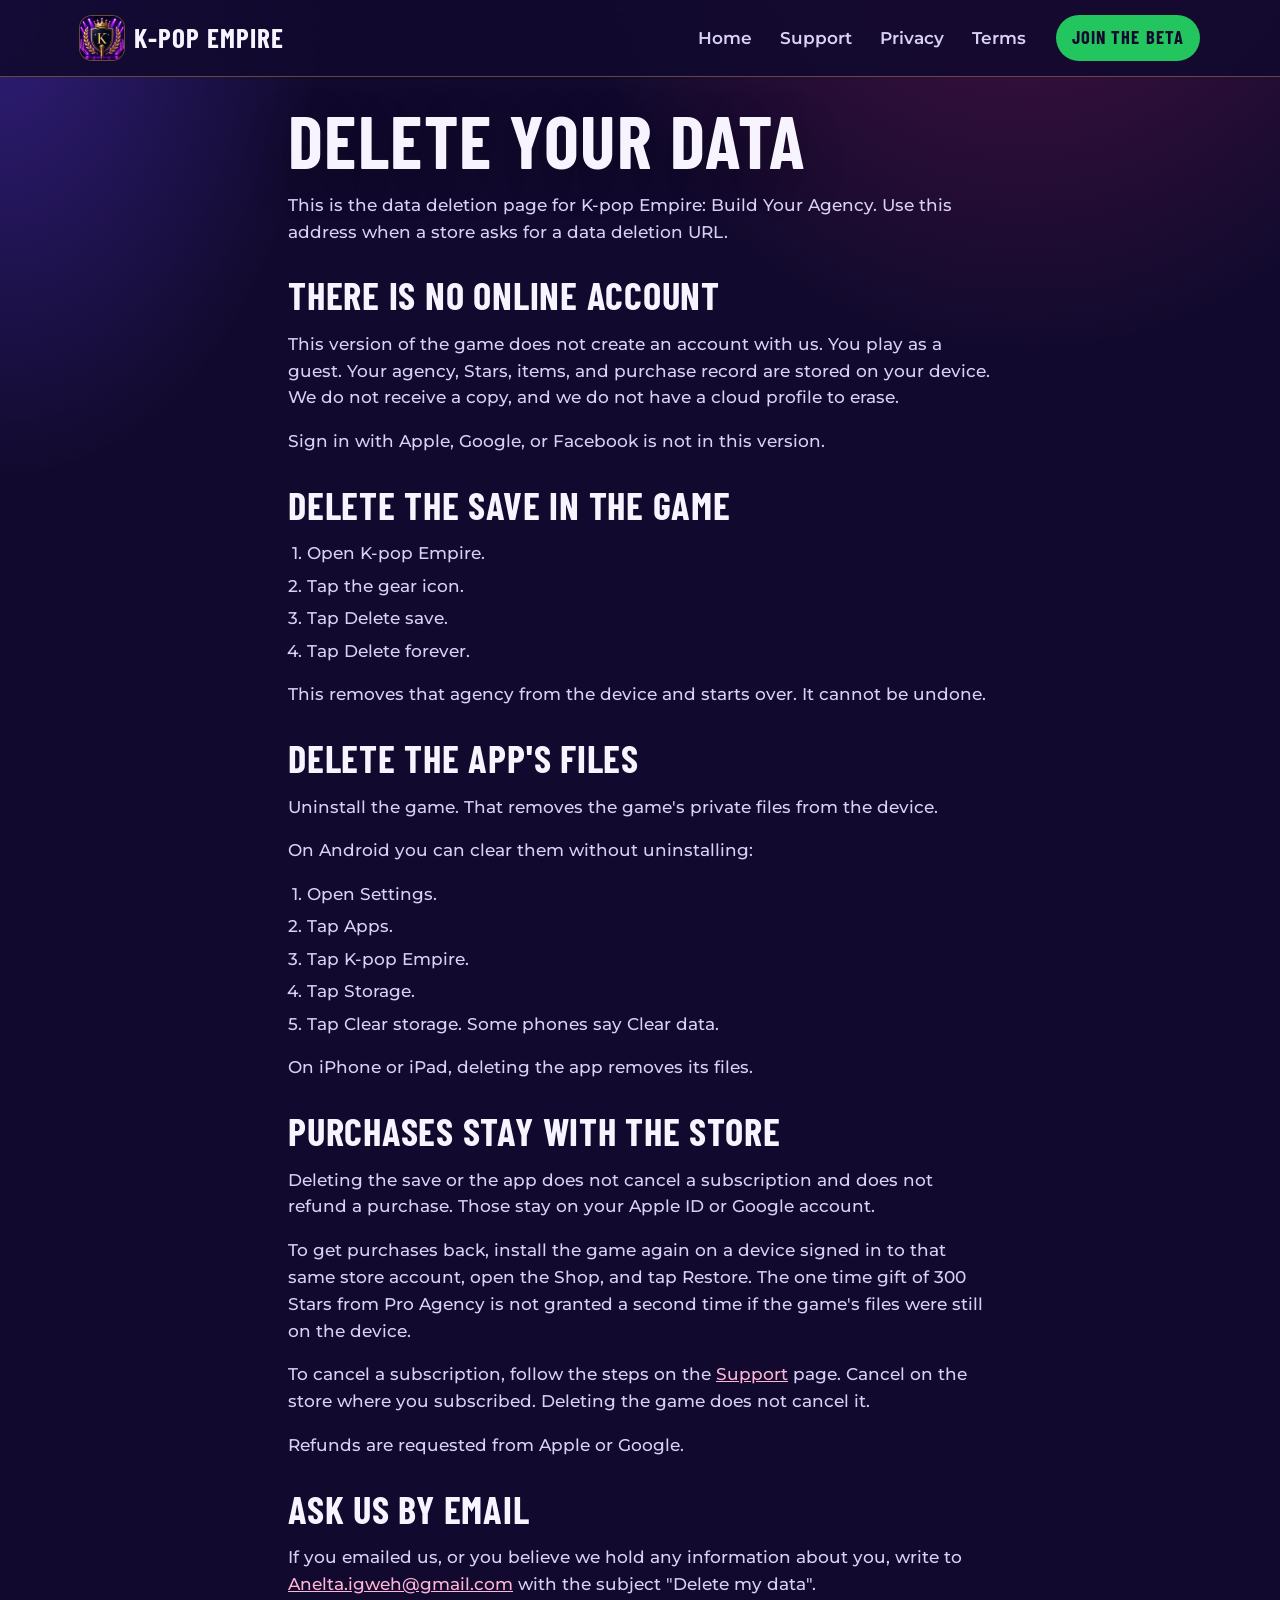
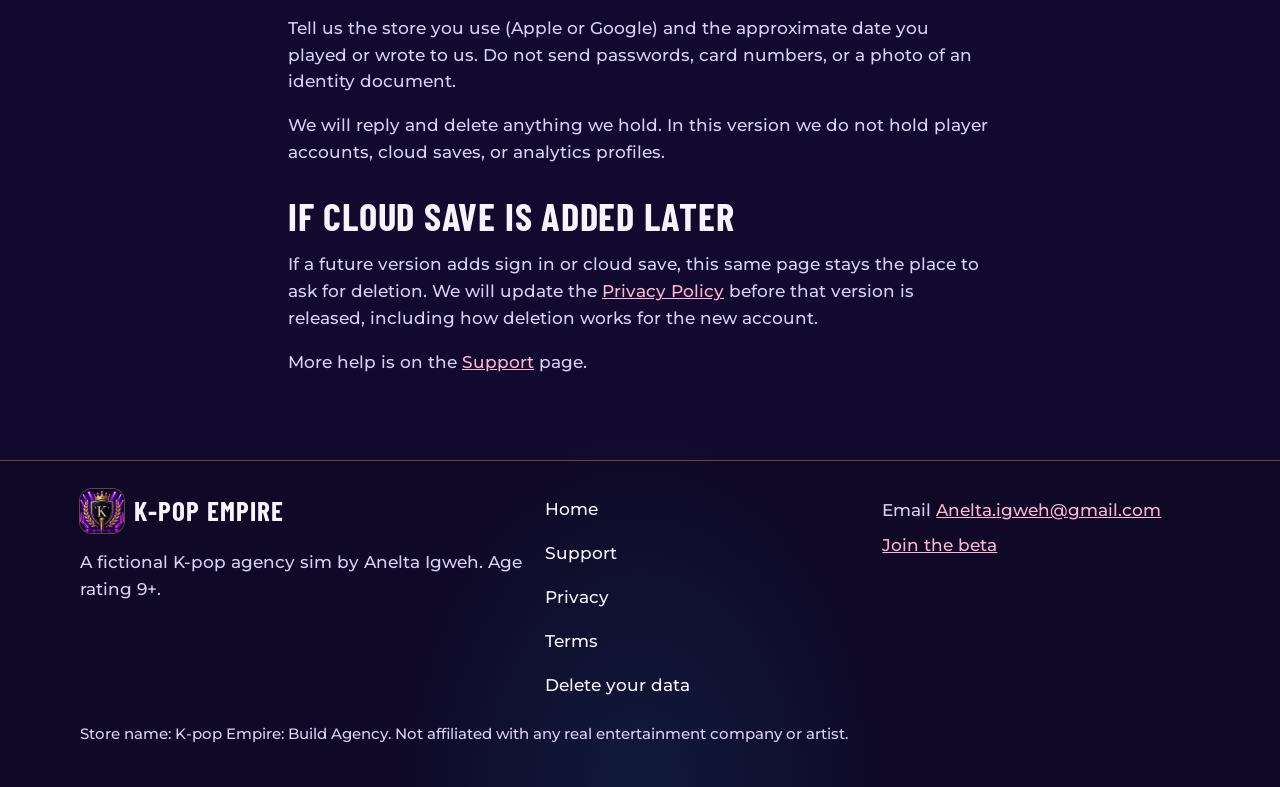
==== delete-account/index.html @ 9d95415c "Add K-pop Empire marketing website Static home, privacy, support, terms, and account deletion pages " ====
<!DOCTYPE html>
<html lang="en">
<head>
  <meta charset="utf-8">
  <meta name="viewport" content="width=device-width, initial-scale=1">
  <title>Delete your data: K-pop Empire</title>
  <meta name="description" content="How to delete your K-pop Empire save, and how to ask us to delete any data we hold.">
  <link rel="canonical" href="https://kpopempire.net/delete-account/">
  <meta name="theme-color" content="#120A2E">
  <meta property="og:type" content="article">
  <meta property="og:site_name" content="K-pop Empire">
  <meta property="og:title" content="Delete your data: K-pop Empire">
  <meta property="og:description" content="How to delete your K-pop Empire save, and how to ask us to delete any data we hold.">
  <meta property="og:url" content="https://kpopempire.net/delete-account/">
  <meta property="og:image" content="https://kpopempire.net/assets/og.jpg">
  <meta name="twitter:card" content="summary_large_image">
  <meta name="twitter:title" content="Delete your data: K-pop Empire">
  <meta name="twitter:description" content="How to delete your K-pop Empire save, and how to ask us to delete any data we hold.">
  <meta name="twitter:image" content="https://kpopempire.net/assets/og.jpg">
  <link rel="icon" href="/favicon.ico" sizes="any">
  <link rel="icon" type="image/png" href="/favicon-32.png" sizes="32x32">
  <link rel="icon" type="image/png" href="/favicon-192.png" sizes="192x192">
  <link rel="apple-touch-icon" href="/apple-touch-icon.png">
  <link rel="stylesheet" href="/css/site.css">
</head>
<body>
  <a class="skip" href="#content">Skip to content</a>
  <header class="site-header">
    <div class="wrap header-bar">
      <a class="brand" href="/">
        <img src="/assets/icon-128.png" alt="" width="128" height="128">
        <span>K-pop Empire</span>
      </a>
      <nav class="nav" aria-label="Primary">
        <a href="/">Home</a>
        <a href="/support/">Support</a>
        <a href="/privacy/">Privacy</a>
        <a href="/terms/">Terms</a>
      </nav>
      <a class="header-cta" href="/#play">Join the beta</a>
    </div>
  </header>
  <main id="content" class="page">
    <article class="wrap prose">
      <h1>Delete your data</h1>
      <p>This is the data deletion page for K-pop Empire: Build Your Agency. Use this address when a store asks for a data deletion URL.</p>

      <h2>There is no online account</h2>
      <p>This version of the game does not create an account with us. You play as a guest. Your agency, Stars, items, and purchase record are stored on your device. We do not receive a copy, and we do not have a cloud profile to erase.</p>
      <p>Sign in with Apple, Google, or Facebook is not in this version.</p>

      <h2>Delete the save in the game</h2>
      <ol>
        <li>Open K-pop Empire.</li>
        <li>Tap the gear icon.</li>
        <li>Tap Delete save.</li>
        <li>Tap Delete forever.</li>
      </ol>
      <p>This removes that agency from the device and starts over. It cannot be undone.</p>

      <h2>Delete the app's files</h2>
      <p>Uninstall the game. That removes the game's private files from the device.</p>
      <p>On Android you can clear them without uninstalling:</p>
      <ol>
        <li>Open Settings.</li>
        <li>Tap Apps.</li>
        <li>Tap K-pop Empire.</li>
        <li>Tap Storage.</li>
        <li>Tap Clear storage. Some phones say Clear data.</li>
      </ol>
      <p>On iPhone or iPad, deleting the app removes its files.</p>

      <h2>Purchases stay with the store</h2>
      <p>Deleting the save or the app does not cancel a subscription and does not refund a purchase. Those stay on your Apple ID or Google account.</p>
      <p>To get purchases back, install the game again on a device signed in to that same store account, open the Shop, and tap Restore. The one time gift of 300 Stars from Pro Agency is not granted a second time if the game's files were still on the device.</p>
      <p>To cancel a subscription, follow the steps on the <a href="/support/#cancel">Support</a> page. Cancel on the store where you subscribed. Deleting the game does not cancel it.</p>
      <p>Refunds are requested from Apple or Google.</p>

      <h2>Ask us by email</h2>
      <p>If you emailed us, or you believe we hold any information about you, write to <a href="mailto:Anelta.igweh@gmail.com?subject=Delete%20my%20data">Anelta.igweh@gmail.com</a> with the subject "Delete my data".</p>
      <p>Tell us the store you use (Apple or Google) and the approximate date you played or wrote to us. Do not send passwords, card numbers, or a photo of an identity document.</p>
      <p>We will reply and delete anything we hold. In this version we do not hold player accounts, cloud saves, or analytics profiles.</p>

      <h2>If cloud save is added later</h2>
      <p>If a future version adds sign in or cloud save, this same page stays the place to ask for deletion. We will update the <a href="/privacy/">Privacy Policy</a> before that version is released, including how deletion works for the new account.</p>

      <p>More help is on the <a href="/support/#delete-data">Support</a> page.</p>
    </article>
  </main>
  <footer class="site-footer">
    <div class="wrap footer-grid">
      <div>
        <a class="brand" href="/">
          <img src="/assets/icon-128.png" alt="" width="128" height="128">
          <span>K-pop Empire</span>
        </a>
        <p>A fictional K-pop agency sim by Anelta Igweh. Age rating 9+.</p>
      </div>
      <nav class="footer-nav" aria-label="Footer">
        <a href="/">Home</a>
        <a href="/support/">Support</a>
        <a href="/privacy/">Privacy</a>
        <a href="/terms/">Terms</a>
        <a href="/delete-account/">Delete your data</a>
      </nav>
      <div>
        <p>Email <a href="mailto:Anelta.igweh@gmail.com">Anelta.igweh@gmail.com</a></p>
        <p><a href="/#play">Join the beta</a></p>
      </div>
    </div>
    <div class="wrap">
      <p class="legal-line">Store name: K-pop Empire: Build Agency. Not affiliated with any real entertainment company or artist.</p>
    </div>
  </footer>
  <script src="/links.js"></script>
</body>
</html>
---- css/site.css ----
@font-face {
  font-family: "Barlow Condensed";
  src: url("/assets/fonts/BarlowCondensed-Bold.woff2") format("woff2");
  font-weight: 700;
  font-style: normal;
  font-display: swap;
}

@font-face {
  font-family: "Montserrat";
  src: url("/assets/fonts/Montserrat-Medium.woff2") format("woff2");
  font-weight: 500;
  font-style: normal;
  font-display: swap;
}

@font-face {
  font-family: "Montserrat";
  src: url("/assets/fonts/Montserrat-SemiBold.woff2") format("woff2");
  font-weight: 600;
  font-style: normal;
  font-display: swap;
}

:root {
  --bg: #120a2e;
  --bg-2: #1a1040;
  --panel: #1e1546;
  --panel-2: #271a58;
  --header: #4a2bc2;
  --pink: #ff2e88;
  --pink-soft: #ffb4d8;
  --purple: #5536d6;
  --teal: #7fd4ff;
  --green: #22c55e;
  --gold: #f5c542;
  --text: #f7f4ff;
  --muted: #d9d0f5;
  --line: rgba(245, 197, 66, 0.35);
  --ink: #120a2e;
  --head: "Barlow Condensed", "Arial Narrow", Impact, sans-serif;
  --body: "Montserrat", "Segoe UI", sans-serif;
  --wrap: 1120px;
  --radius: 18px;
  --shadow: 0 24px 60px rgba(0, 0, 0, 0.35);
}

*,
*::before,
*::after { box-sizing: border-box; }

html { scroll-behavior: smooth; }

body {
  margin: 0;
  min-height: 100vh;
  color: var(--text);
  font-family: var(--body);
  font-weight: 500;
  font-size: 1.05rem;
  line-height: 1.6;
  background:
    radial-gradient(ellipse 70% 45% at 80% -10%, rgba(255, 46, 136, 0.28), transparent 55%),
    radial-gradient(ellipse 50% 40% at 0% 0%, rgba(85, 54, 214, 0.45), transparent 50%),
    radial-gradient(ellipse 40% 30% at 50% 100%, rgba(31, 143, 209, 0.16), transparent 50%),
    var(--bg);
}

img { max-width: 100%; height: auto; display: block; }

a { color: var(--pink-soft); }

a:hover { color: #fff; }

:focus-visible {
  outline: 3px solid var(--gold);
  outline-offset: 3px;
}

::selection { background: var(--gold); color: var(--ink); }

.skip {
  position: absolute;
  left: 12px;
  top: -48px;
  z-index: 20;
  background: var(--gold);
  color: var(--ink);
  padding: 10px 14px;
  border-radius: 10px;
  font-weight: 600;
  text-decoration: none;
}

.skip:focus { top: 12px; }

.wrap {
  width: min(var(--wrap), calc(100% - 32px));
  margin-inline: auto;
}

.site-header {
  position: sticky;
  top: 0;
  z-index: 10;
  background: rgba(18, 10, 46, 0.88);
  backdrop-filter: blur(16px);
  border-bottom: 1px solid var(--line);
}

.header-bar {
  display: flex;
  flex-wrap: wrap;
  align-items: center;
  gap: 8px 18px;
  min-height: 76px;
  padding: 10px 0;
}

.brand {
  display: inline-flex;
  align-items: center;
  gap: 10px;
  color: var(--text);
  text-decoration: none;
  font-family: var(--head);
  font-size: 1.7rem;
  letter-spacing: 0.04em;
  text-transform: uppercase;
  margin-right: auto;
}

.brand img {
  width: 44px;
  height: 44px;
  border-radius: 12px;
  box-shadow: 0 0 0 1px var(--line);
}

.nav {
  display: flex;
  flex-wrap: wrap;
  gap: 4px;
}

.nav a {
  color: var(--muted);
  text-decoration: none;
  font-weight: 600;
  padding: 10px 12px;
  min-height: 44px;
  display: inline-flex;
  align-items: center;
  border-radius: 999px;
}

.nav a:hover,
.nav a[aria-current="page"] {
  color: #fff;
  background: rgba(255, 46, 136, 0.18);
}

.header-cta {
  display: inline-flex;
  align-items: center;
  min-height: 44px;
  padding: 8px 16px;
  border-radius: 999px;
  background: var(--green);
  color: var(--ink);
  text-decoration: none;
  font-family: var(--head);
  font-size: 1.15rem;
  letter-spacing: 0.06em;
  text-transform: uppercase;
}

.header-cta:hover { color: var(--ink); filter: brightness(1.05); }

.hero {
  display: grid;
  grid-template-columns: 1.05fr 0.95fr;
  gap: 36px;
  align-items: center;
  padding: 36px 0 20px;
}

.kicker {
  display: flex;
  flex-wrap: wrap;
  gap: 8px;
  margin: 0 0 12px;
}

.kicker span {
  display: inline-flex;
  align-items: center;
  min-height: 32px;
  padding: 4px 12px;
  border-radius: 999px;
  background: rgba(74, 43, 194, 0.45);
  border: 1px solid rgba(255, 255, 255, 0.12);
  color: var(--gold);
  font-family: var(--head);
  letter-spacing: 0.08em;
  text-transform: uppercase;
  font-size: 1.05rem;
}

h1, h2, h3, .tagline {
  font-family: var(--head);
  font-weight: 700;
  line-height: 0.95;
  letter-spacing: 0.02em;
  text-transform: uppercase;
  margin: 0;
}

h1 {
  font-size: clamp(3.4rem, 8vw, 6.4rem);
  text-shadow: 0 10px 40px rgba(0, 0, 0, 0.35);
}

.tagline {
  margin-top: 8px;
  color: var(--pink);
  font-size: clamp(1.8rem, 4vw, 2.8rem);
}

.motto {
  margin: 14px 0 0;
  color: var(--gold);
  font-weight: 600;
}

.lede {
  margin: 16px 0 0;
  max-width: 38rem;
  color: var(--muted);
  font-size: 1.08rem;
}

.store-row {
  display: flex;
  flex-wrap: wrap;
  gap: 12px;
  margin-top: 22px;
}

.store {
  display: flex;
  flex-direction: column;
  justify-content: center;
  min-width: min(100%, 230px);
  min-height: 64px;
  padding: 10px 18px;
  border-radius: 16px;
  text-decoration: none;
  box-shadow: var(--shadow);
}

.store span:first-child {
  font-size: 0.82rem;
  letter-spacing: 0.04em;
  text-transform: uppercase;
  font-family: var(--head);
  font-size: 1rem;
}

.store span:last-child {
  font-family: var(--head);
  font-size: 1.55rem;
  letter-spacing: 0.04em;
  text-transform: uppercase;
  line-height: 1;
}

.store-ios { background: var(--green); color: var(--ink); }
.store-ios:hover { color: var(--ink); filter: brightness(1.06); }
.store-android {
  background: transparent;
  color: var(--text);
  border: 2px solid var(--gold);
}
.store-android:hover { color: var(--gold); }

.fine {
  margin: 14px 0 0;
  color: var(--muted);
  font-size: 0.95rem;
  max-width: 38rem;
}

.poster {
  margin: 0;
  position: relative;
  border-radius: 28px;
  overflow: hidden;
  aspect-ratio: 1600 / 781;
  box-shadow: var(--shadow), 0 0 0 1px var(--line);
  background: #090616;
}

.poster img {
  width: 100%;
  height: 100%;
  object-fit: cover;
  object-position: center;
}

[id] { scroll-margin-top: 96px; }

.poster::after {
  content: "";
  position: absolute;
  inset: 0;
  pointer-events: none;
  background: linear-gradient(180deg, transparent 60%, rgba(18, 10, 46, 0.35));
}

section { padding: 28px 0; }

.section-head {
  display: flex;
  flex-wrap: wrap;
  justify-content: space-between;
  gap: 8px 20px;
  align-items: end;
  margin-bottom: 16px;
}

.section-head h2,
.prose h2,
.page-title {
  font-size: clamp(2.2rem, 5vw, 3.4rem);
}

.section-head p { margin: 0; color: var(--muted); max-width: 36rem; }

.shots {
  display: grid;
  grid-auto-flow: column;
  grid-auto-columns: min(760px, 88%);
  gap: 16px;
  overflow-x: auto;
  scroll-snap-type: x mandatory;
  padding-bottom: 10px;
  scrollbar-color: var(--pink) transparent;
}

.shots figure {
  margin: 0;
  scroll-snap-align: start;
  background: var(--panel);
  border-radius: 20px;
  overflow: hidden;
  box-shadow: var(--shadow);
  border: 1px solid rgba(255, 255, 255, 0.06);
}

.shots img { width: 100%; aspect-ratio: 1400 / 788; object-fit: cover; }

.shots figcaption {
  padding: 12px 14px 14px;
  color: var(--muted);
  font-size: 0.95rem;
}

.grid {
  display: grid;
  grid-template-columns: repeat(3, 1fr);
  gap: 14px;
}

.card {
  background: linear-gradient(180deg, rgba(74, 43, 194, 0.35), rgba(30, 21, 70, 0.2)), var(--panel);
  border: 1px solid rgba(255, 255, 255, 0.08);
  border-radius: var(--radius);
  padding: 18px 18px 16px;
  box-shadow: 0 10px 30px rgba(0, 0, 0, 0.18);
}

.card h3 {
  font-size: 1.7rem;
  margin: 6px 0 8px;
}

.card p { margin: 0; color: var(--muted); }

.num {
  margin: 0;
  color: var(--gold);
  font-family: var(--head);
  letter-spacing: 0.08em;
  font-size: 1.3rem;
}

.pro-panel {
  display: grid;
  grid-template-columns: 1.1fr 0.9fr;
  gap: 22px;
  align-items: center;
  padding: 22px;
  border-radius: 28px;
  background:
    radial-gradient(ellipse at 100% 0%, rgba(245, 197, 66, 0.18), transparent 45%),
    var(--panel);
  border: 1px solid var(--gold);
  box-shadow: var(--shadow);
}

.price {
  display: inline-block;
  margin: 10px 0 0;
  padding: 4px 12px;
  border-radius: 999px;
  background: var(--gold);
  color: var(--ink);
  font-family: var(--head);
  letter-spacing: 0.06em;
  text-transform: uppercase;
  font-size: 1.35rem;
}

.pro-panel ul,
.plain-list { margin: 14px 0 0; padding: 0; list-style: none; }

.pro-panel li,
.plain-list li {
  position: relative;
  padding: 8px 0 8px 28px;
  border-top: 1px solid rgba(255, 255, 255, 0.08);
}

.pro-panel li::before,
.plain-list li::before {
  content: "";
  position: absolute;
  left: 0;
  top: 16px;
  width: 10px;
  height: 10px;
  border-radius: 50%;
  background: var(--gold);
  box-shadow: 0 0 0 4px rgba(245, 197, 66, 0.18);
}

.memberships {
  display: grid;
  grid-template-columns: 1fr 1fr;
  gap: 14px;
}

.memberships article {
  background: var(--panel);
  border-radius: var(--radius);
  padding: 18px;
  border-top: 6px solid var(--header);
}

.memberships article:last-child { border-top-color: var(--pink); }

.memberships h3 { font-size: 2rem; margin-bottom: 6px; }

.memberships p { margin: 0; color: var(--muted); }

.page {
  padding: 28px 0 48px;
}

.prose { max-width: 44rem; }

.prose h1 { font-size: clamp(2.8rem, 7vw, 4.6rem); }

.prose h2 {
  margin-top: 2rem;
  font-size: clamp(1.8rem, 4vw, 2.4rem);
}

.prose p,
.prose li { color: var(--muted); }

.prose ul,
.prose ol { padding-left: 1.2rem; }

.prose li + li { margin-top: 0.35rem; }

.updated { color: var(--gold); font-weight: 600; }

.faq { display: grid; gap: 10px; margin-top: 14px; }

details.faq-item {
  background: var(--panel);
  border-radius: 16px;
  border: 1px solid rgba(255, 255, 255, 0.08);
  padding: 4px 16px 4px 18px;
}

details.faq-item summary {
  cursor: pointer;
  min-height: 56px;
  display: flex;
  align-items: flex-start;
  gap: 12px;
  padding: 16px 0;
  font-weight: 600;
  color: var(--text);
  list-style: none;
}

details.faq-item summary::-webkit-details-marker { display: none; }

details.faq-item summary::after {
  content: "";
  margin-left: auto;
  margin-top: 6px;
  flex: 0 0 auto;
  width: 8px;
  height: 8px;
  border-right: 2px solid var(--gold);
  border-bottom: 2px solid var(--gold);
  transform: rotate(45deg);
}

details.faq-item[open] summary::after { transform: rotate(225deg); margin-top: 6px; }

details.faq-item .answer { padding: 0 28px 14px 0; }

.contact-card {
  margin-top: 18px;
  padding: 18px;
  border-radius: 20px;
  background: var(--header);
  color: white;
}

.contact-card a { color: #fff; font-weight: 600; }

.contact-card p { margin: 6px 0; }

.site-footer {
  margin-top: 20px;
  padding: 28px 0 40px;
  border-top: 1px solid var(--line);
  background: rgba(0, 0, 0, 0.18);
}

.footer-grid {
  display: grid;
  grid-template-columns: 1.4fr 1fr 1fr;
  gap: 20px;
}

.footer-grid p { color: var(--muted); margin: 8px 0 0; }

.footer-nav {
  display: flex;
  flex-direction: column;
  align-items: flex-start;
  gap: 4px;
}

.footer-nav a {
  color: var(--text);
  text-decoration: none;
  min-height: 40px;
  display: inline-flex;
  align-items: center;
}

.footer-nav a:hover { color: var(--gold); }

.legal-line {
  margin: 18px 0 0;
  color: var(--muted);
  font-size: 0.92rem;
}

.missing {
  padding: 48px 0 72px;
}

.missing h1 { font-size: clamp(3rem, 8vw, 5.5rem); }

@media (max-width: 900px) {
  .hero,
  .pro-panel,
  .grid,
  .memberships,
  .footer-grid {
    grid-template-columns: 1fr;
  }

  .hero { padding-top: 18px; }

  .shots { grid-auto-columns: 88%; }
}

@media (max-width: 640px) {
  .header-cta { width: 100%; justify-content: center; }
  .store { flex: 1 1 100%; }
  .wrap { width: min(var(--wrap), calc(100% - 24px)); }
}

@media (prefers-reduced-motion: reduce) {
  html { scroll-behavior: auto; }
  * { transition: none !important; }
}
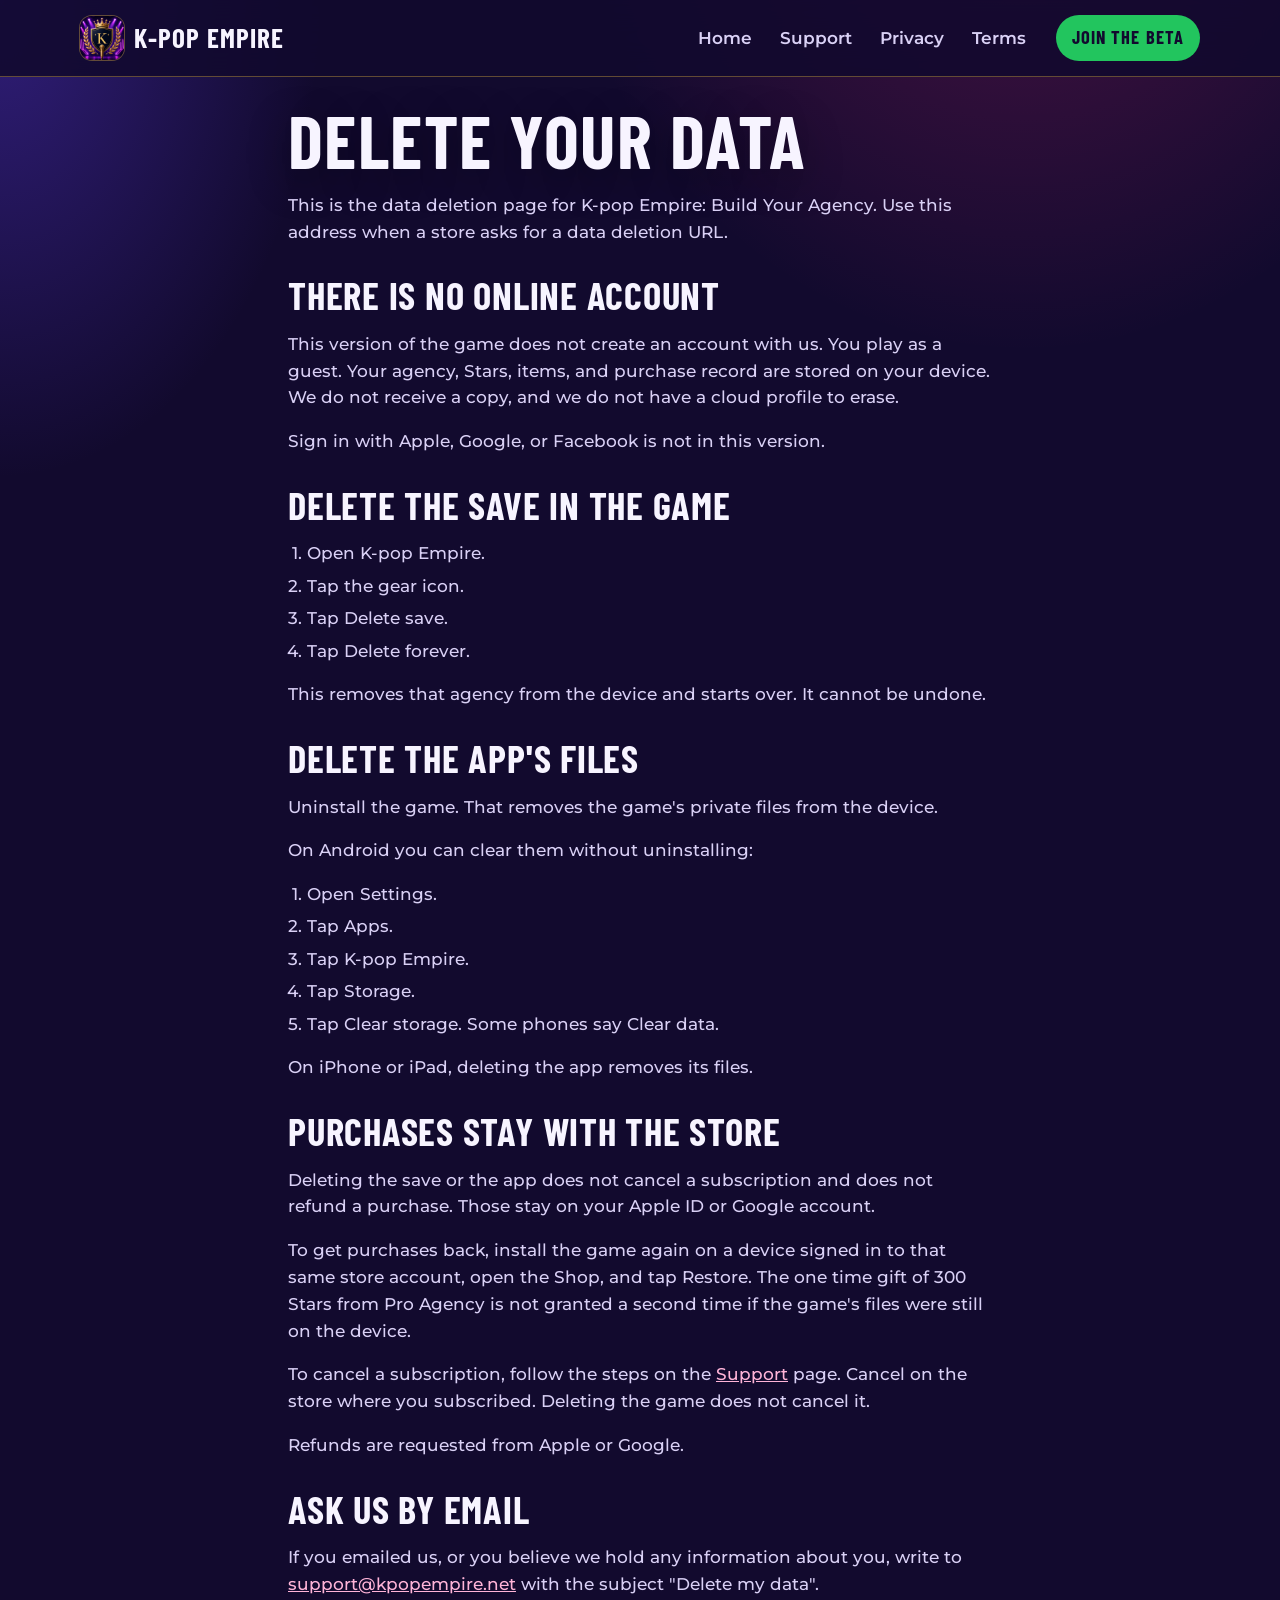
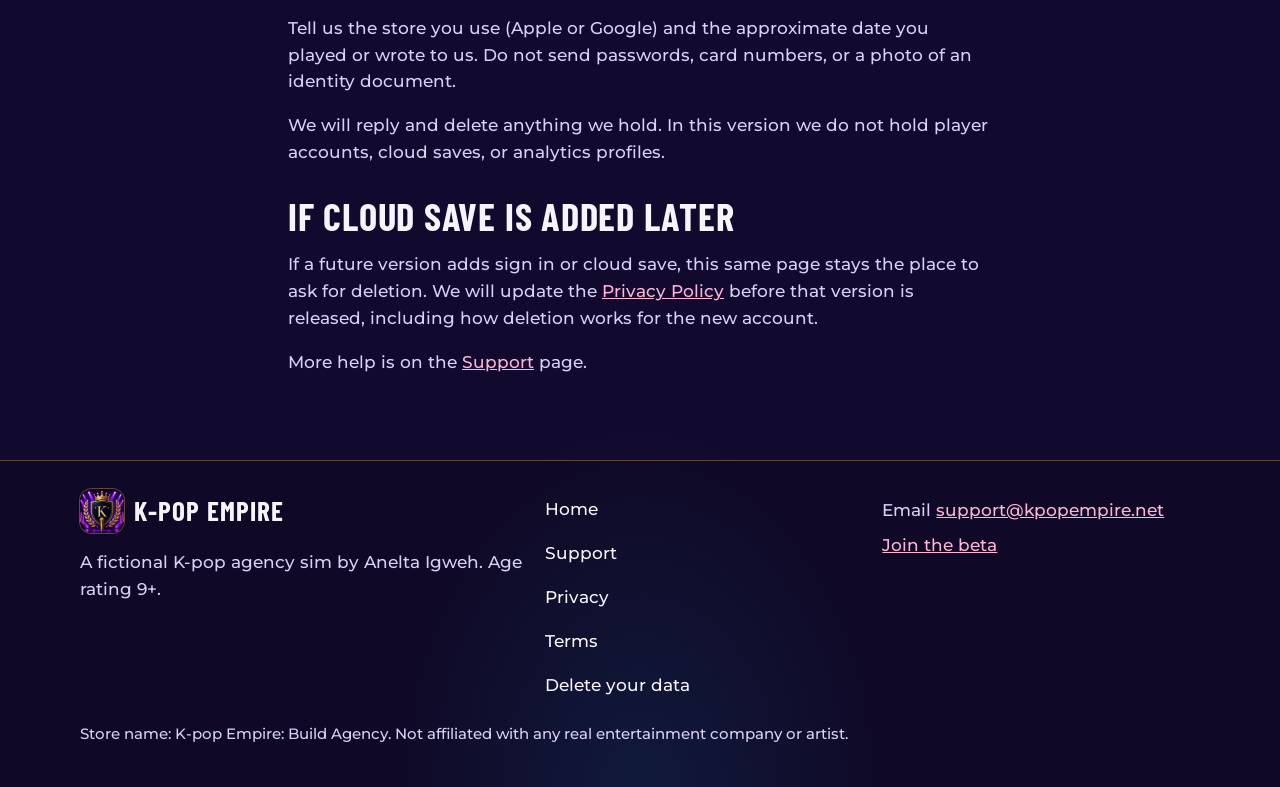
==== commit fb52e6d0: "Use support@kpopempire.net as the public contact" ====
--- a/delete-account/index.html
+++ b/delete-account/index.html
@@ -77,7 +77,7 @@
       <p>Refunds are requested from Apple or Google.</p>
 
       <h2>Ask us by email</h2>
-      <p>If you emailed us, or you believe we hold any information about you, write to <a href="mailto:Anelta.igweh@gmail.com?subject=Delete%20my%20data">Anelta.igweh@gmail.com</a> with the subject "Delete my data".</p>
+      <p>If you emailed us, or you believe we hold any information about you, write to <a href="mailto:support@kpopempire.net?subject=Delete%20my%20data">support@kpopempire.net</a> with the subject "Delete my data".</p>
       <p>Tell us the store you use (Apple or Google) and the approximate date you played or wrote to us. Do not send passwords, card numbers, or a photo of an identity document.</p>
       <p>We will reply and delete anything we hold. In this version we do not hold player accounts, cloud saves, or analytics profiles.</p>
 
@@ -104,7 +104,7 @@
         <a href="/delete-account/">Delete your data</a>
       </nav>
       <div>
-        <p>Email <a href="mailto:Anelta.igweh@gmail.com">Anelta.igweh@gmail.com</a></p>
+        <p>Email <a href="mailto:support@kpopempire.net">support@kpopempire.net</a></p>
         <p><a href="/#play">Join the beta</a></p>
       </div>
     </div>
